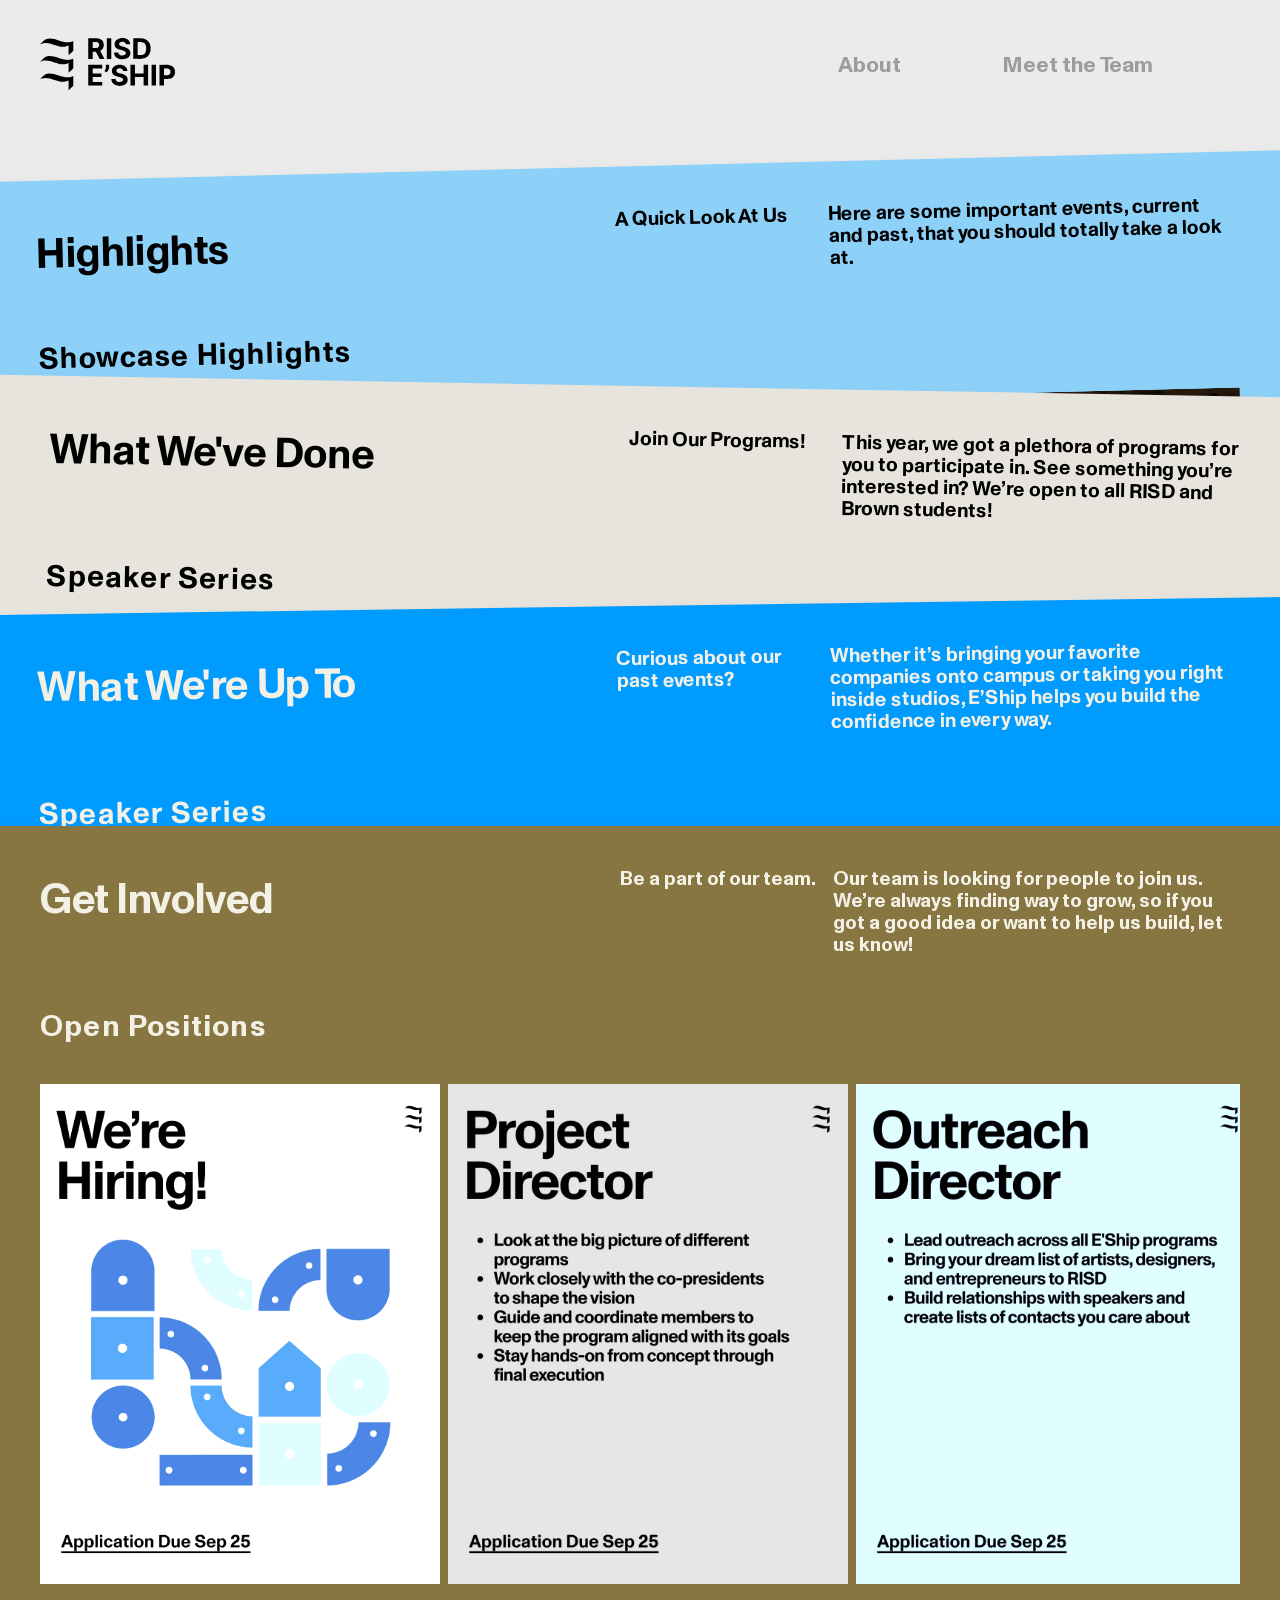
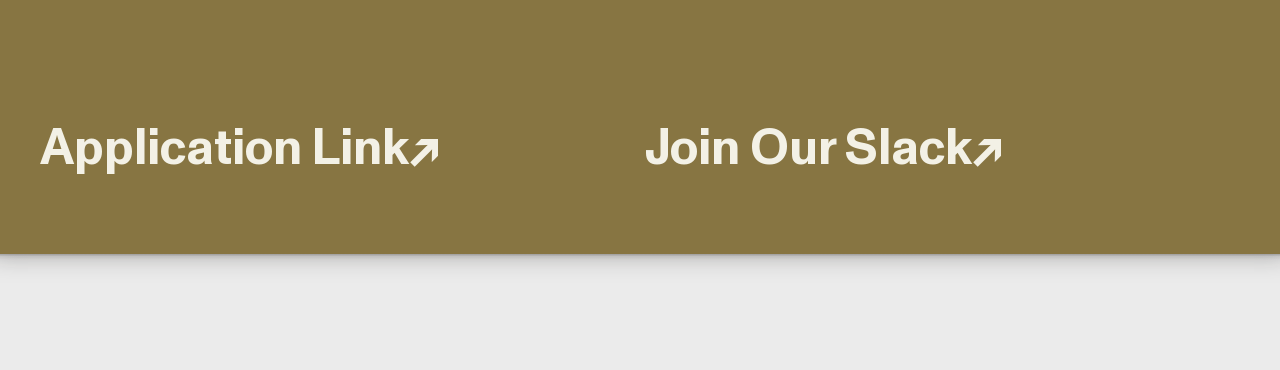
==== index.html @ baef517d "First Publish first time committing website to github" ====
<!DOCTYPE html>

<html lang="en">

<head>
  <meta charset="UTF-8">
  <meta name="viewport" content="width=device-width, initial-scale=1.0">

  <title>welcome to E'ship's home! -- learn more about us here</title>

  <link rel="stylesheet" href="style.css">
  <link rel="icon" type="image/png" href="favicon.png">

</head>


<body>


<!-- ==========================================
     HEADER
========================================== -->
<header>
  <div class="logo" aria-label="Eship">
    <svg
      id="Layer_1"
      data-name="Layer 1"
      xmlns="http://www.w3.org/2000/svg"
      viewBox="0 0 612.11 235.53"
    >
      <path d="M292.39,94.69h-21.99l-17.64-32.8h-14.02v32.07c0,.05-.67.72-.72.72h-19.57V1.12c12.48.54,25.55-.72,37.96-.02,7.77.44,16.04,2.34,22.2,7.27,13.72,10.97,14.08,35.47.26,46.54-1.37,1.09-5.78,3.01-5.8,4.32l19.33,35.46ZM238.74,45.5h16.67c2.79,0,7.72-2.24,9.68-4.33,4.19-4.47,4.03-14.25-.04-18.8-1.3-1.45-6.89-4.37-8.67-4.37h-17.64v27.49Z"/>
      <path d="M422.39,94.69V1.12c11.09.41,22.56-.54,33.61-.02,15.1.72,29.05,5.31,37.64,18.39,11.32,17.25,10.31,47.06-4.05,62.43-17.17,18.38-44.76,11.43-67.19,12.77ZM442.21,77.33h18.12c3.02,0,9.85-3.11,12.28-5.1,9.78-7.98,10.3-29.67,5.77-40.41-6.22-14.74-22.69-13.36-36.18-13.33v58.84Z"/>
      <path d="M430.12,160.29h39.15v-37.86c0-.05.67-.72.72-.72h18.85c.05,0,.72.67.72.72v92.85h-20.3v-38.1h-39.15v38.1h-20.3v-93.57h19.57c.05,0,.72.67.72.72v37.86Z"/>
      <path d="M395.81,149.2h-19.33c-.04-14.58-28.44-15.7-30.33-2.53-1.61,11.19,17.51,12.66,25.03,14.83,16.18,4.67,29.38,14.21,25.47,33.16-5.64,27.36-55.42,28.76-68.69,8.53-3.52-5.37-4.66-11.01-5.12-17.32h19.81c.06,5.49,3.07,9.81,8.04,11.99,9.41,4.13,27.97,2.16,25.76-11.72-.73-4.59-9.09-7.19-12.92-8.33-14.06-4.2-34.27-5.86-37.67-23.66-7.9-41.37,70.23-45.97,69.95-4.93Z"/>
      <path d="M389.29,28.61c-1.1-2.17-1.22-4.62-2.93-6.72-6.63-8.19-29.94-6.64-27.73,7.42,1.28,8.11,20.02,10.15,26.55,12.09,11.27,3.35,22.56,10,24.03,22.8,3.24,28.22-27.34,35.67-49.47,30.56-14.62-3.37-24.65-14.07-24.34-29.49h19.33c1.05,12.07,13.46,15.6,23.81,13.39,8.78-1.87,15.4-11.9,6.49-17.83-13.39-8.9-44.69-5.08-47.16-28.66-4.03-38.52,60.59-42.67,69.29-11.27.31,1.11,1.93,7.71.49,7.71h-18.36Z"/>
      <path d="M281.76,138.58h-43.01v21.7h39.63v16.88h-39.63v21.7h43.01v16.4h-63.31v-93.57h62.59c.05,0,.72.67.72.72v16.16Z"/>
      <path d="M561.58,185.37v29.9h-20.3v-93.57c14.03.91,29.9-1.46,43.68.54,35.97,5.21,36.12,56.96.9,62.52-7.82,1.24-16.36.29-24.28.61ZM578.73,138.58c-5.19-.7-11.8.52-17.16,0v30.39h16.19c.5,0,4.18-1.07,4.92-1.36,12.8-4.95,10.97-27.03-3.96-29.03Z"/>
      <path d="M150.78,13.18v44.13c-6.17,5.48-11.69,11.95-17.94,17.31-.89.76-2.18,2.01-3.33,2.23v-43.41c-4.46,1.81-8.85,4-13.61,4.99C77.78,46.31,41.44,9.9,3.68,26.74c-1.04.46-4.77,3.47-3.21.65C10.31,19.59,16.98,8.68,29.38,4.64c37.45-12.21,74.42,24.81,112.34,12.28,3.1-1.03,5.96-2.75,9.06-3.74Z"/>
      <path d="M150.78,171.87v44.13c-6.2,5.28-12.17,12.82-18.36,17.85-.8.65-1.84,1.62-2.91,1.68v-43.41c-2.21.53-4.05,1.98-6.16,2.78-39.83,15.22-78.82-26.91-119.02-9.77-.36.16-5.44,3.59-3.96,1.36,1.17-1.75,17.69-17.49,19.74-18.88,34.06-23.18,81.77,20.2,119.78,8.61,3.8-1.16,7.12-3.35,10.87-4.35Z"/>
      <path d="M150.78,92.76v44.13c-5.84,5.31-11.48,11.76-17.39,16.89-1.03.89-2.58,2.25-3.87,2.65v-43.41c-2.69,1.03-5.23,2.45-7.97,3.38-37.61,12.91-73.96-23.55-111.51-12.41-3.5,1.04-6.63,2.97-10.04,4.2,5.9-5.55,11.98-12.71,18.11-17.85,26.53-22.25,70.77,5.72,100.06,8.69,11.75,1.19,22.14-1.03,32.62-6.26Z"/>
      <path d="M302.54,94.69V1.12h19.57c.05,0,.72.67.72.72v92.12c0,.05-.67.72-.72.72h-19.57Z"/>
      <path d="M525.33,121.7v93.57h-19.81v-92.85c0-.05.67-.72.72-.72h19.09Z"/>
      <path d="M313.17,134.48c-.78,7.33-6.27,16.25-11.91,20.91l-8.9-5.03c1.51-3.26,3.54-6.41,4.6-9.88.3-.98,1.23-4.3,1.23-5.04v-13.75h14.26c.05,0,.72.67.72.72,0,3.74.38,8.48,0,12.06Z"/>
    </svg>
  </div>

  <a class="about-btn" href="about.html">About</a>
  <a class="team-btn" href="team.html">Meet the Team</a>

</header>



<div class="skyline"></div>



<!-- ==========================================
     MAIN
========================================== -->
<main>
  <div class="stack" id="stack">

    <!-- ========================================
         1 — HIGHLIGHTS
    ========================================= -->
    <article class="card c-pink" id="about-card" data-card>
      <div class="card-head">
        <div class="title-wrap">
          <h2 class="card-title">Highlights</h2>
        </div>
        <div class="card-date">
          A Quick Look At Us
        </div>
        <div class="card-head-right">
          Here are some important events, current and past,
          that you should totally take a look at.
        </div>
      </div>


      <div class="card-body">
        <div class="card-carousels">

          <!-- SECTION 1 -->
          <div
            class="carousel"
            data-carousel
            data-section="1"
            data-slides="5"
          >
            <div class="carousel-label">
              Showcase Highlights
            </div>
            <div class="carousel-viewport">
              <div class="carousel-track"></div>
            </div>
          </div>


          <!-- SECTION 2 -->
          <div
            class="carousel"
            data-carousel
            data-section="2"
            data-slides="3"
          >
            <div class="carousel-label">
              Upcoming Events
            </div>
            <div class="carousel-viewport">
              <div class="carousel-track"></div>
            </div>
          </div>
        </div>
    </article>



    <!-- ========================================
         2 — WHAT WE'VE DONE
    ========================================= -->
    <article class="card c-gray" data-card>
      <div class="card-head">
        <div class="title-wrap">
          <h2 class="card-title">What We've Done</h2>
        </div>
        <div class="card-date">
          Join Our Programs!
        </div>
        <div class="card-head-right">
          This year, we got a plethora of programs for you to
          participate in. See something you’re interested in?
          We’re open to all RISD and Brown students!
        </div>
      </div>

      <div class="card-body">
        <div class="card-carousels">

          <!-- SECTION 3 -->
          <div
            class="carousel"
            data-carousel
            data-section="3"
            data-slides="7"
          >
            <div class="carousel-label">
              Speaker Series
            </div>
            <div class="carousel-viewport">
              <div class="carousel-track"></div>
            </div>
          </div>

          <!-- SECTION 4 -->
          <div
            class="carousel"
            data-carousel
            data-section="4"
            data-slides="5"
          >
            <div class="carousel-label">
              NYC Immersion
            </div>
            <div class="carousel-viewport">
              <div class="carousel-track"></div>
            </div>
          </div>

          <!-- SECTION 5 -->
          <div
            class="carousel"
            data-carousel
            data-section="5"
            data-slides="7"
          >
            <div class="carousel-label">
              Founder's Sandbox
            </div>
            <div class="carousel-viewport">
              <div class="carousel-track"></div>
            </div>
          </div>

          <!-- SECTION 6 -->
          <div
            class="carousel"
            data-carousel
            data-section="6"
            data-slides="8"
          >
            <div class="carousel-label">
              Spark Space
            </div>
            <div class="card-body-inner">
              <div>
                <p>
                  SparkSpace was an incubator program that fostered
                  entrepreneurial thinking across the RISD community
                  through workshops, lectures, grants, and mentorship.
                  While it's no longer running, the spirit carries
                  forward through our current programs.
                </p>
              </div>
            </div>
            <div class="carousel-viewport">
              <div class="carousel-track"></div>
            </div>
          </div>



          <!-- SECTION 7 -->
          <div
            class="carousel"
            data-carousel
            data-section="7"
            data-slides="5"
          >
            <div class="carousel-label">
              Others
            </div>
            <div class="carousel-viewport">
              <div class="carousel-track"></div>
            </div>
          </div>
        </div>
      </div>
    </article>



    <!-- ========================================
         3 — WHAT WE'RE UP TO
    ========================================= -->

    <article class="card c-terracotta" data-card>
      <div class="card-head">
        <div class="title-wrap">
          <h2 class="card-title">What We're Up To</h2>
        </div>
        <div class="card-date">
          Curious about our<br>past events?
        </div>
        <div class="card-head-right">
          Whether it’s bringing your favorite companies onto campus
          or taking you right inside studios, E’Ship helps you build
          the confidence in every way.
        </div>
      </div>

      <div class="card-body">
        <div class="card-carousels">

          <!-- SECTION 8 -->
          <div
            class="carousel"
            data-carousel
            data-section="8"
            data-slides="1"
          >
            <div class="carousel-label">
              Speaker Series
            </div>
            <div class="card-body-inner">
              <div>
                <p>
                  &emsp;Speaker Series is your chance to hear directly
                  from the people who inspire you.
                </p>
                <p>
                  &emsp;We bring in artists, designers, founders, and
                  creative leaders who’ve navigated the paths you’re
                  curious about. Every session closes with a small-group
                  roundtable session where you get to ask the questions
                  you’d never raise in a crowded room.
                </p>
              </div>
            </div>
            <div class="carousel-viewport">
              <div class="carousel-track"></div>
            </div>
          </div>


          <!-- SECTION 9 -->
          <div
            class="carousel"
            data-carousel
            data-section="9"
            data-slides="1"
          >
            <div class="carousel-label">
              NYC Immersion
            </div>
            <div class="card-body-inner">
              <div>
                <p>
                  &emsp;NYC Immersion is your chance to step inside the
                  spaces you've dreamed about being in.
                </p>
                <p>
                  &emsp;We take you into the studios and spaces behind the
                  work that inspires you. Learn directly from the
                  leaders who built them, and see firsthand what goes
                  into the craft.
                </p>
                <p>
                  &emsp;Last year, we visited Pentagram and Bloomingdale's,
                  where we had the opportunity to learn about the
                  structure and creative processes of these renowned
                  design houses. Students also gained valuable insight
                  into early career opportunities available to them.
                </p>
              </div>
            </div>

            <div class="carousel-viewport">
              <div class="carousel-track"></div>
            </div>
          </div>


          <!-- SECTION 10 -->
          <div
            class="carousel"
            data-carousel
            data-section="10"
            data-slides="1"
          >
            <div class="carousel-label">
              Founder's Sandbox
            </div>
            <div class="card-body-inner">
              <div>
                <p>
                  &emsp;Founder's Sandbox is our annual signature event,
                  bringing panels and conversations together to build
                  community and opportunity.
                </p>
                <p>
                  &emsp;Co-hosted with the Office of Alumni + Family
                  Relations, the Career Center, and Institutional
                  Advancement, Founder's Sandbox brings together alumni,
                  industry professionals, and the RISD community for a
                  full day of learning, dialogue, and networking.
                  Multiple panels and conversations run throughout the
                  day, with makeathons and showcases as chances for
                  students to<br> actively participate.
                </p>
              </div>
            </div>

            <div class="carousel-viewport">
              <div class="carousel-track"></div>
            </div>

          </div>


          <!-- SECTION 11 -->
          <div
            class="carousel"
            data-carousel
            data-section="11"
            data-slides="1"
          >
            <div class="carousel-label">
              Founder's Chat
            </div>
            <div class="card-body-inner">
              <div>
                <p>
                  &emsp;Founder's Chat is an easy way to connect with like-minded people at RISD. 
                </p>
                <p>
                  &emsp;Founder's Chat connects you with fellow RISD students working on their own initiatives, curious about entrepreneurship, or simply looking to build conversations on campus.
                </p>
              </div>
            </div>

            <div class="carousel-viewport">
              <div class="carousel-track"></div>
            </div>
          </div>


          <!-- SECTION 12 -->
          <div
            class="carousel"
            data-carousel
            data-section="12"
            data-slides="1"
          >
            <div class="carousel-label">
              Spotlight
            </div>
            <div class="card-body-inner">
              <div>
                <p>
                  &emsp;Instagram Spotlight Series is your window into the driven voices on campus and a way to make your own work known. 
                </p>
                <p>
                  &emsp;Instagram Spotlight Series is your window into the driven voices on campus and a way to make your own work known. 
                </p>
              </div>
            </div>
            <div class="carousel-viewport">
              <div class="carousel-track"></div>
            </div>
          </div>
        </div>
      </div>
    </article>



    <!-- ========================================
         4 — GET INVOLVED
    ========================================= -->
    <article
      class="card c-olive open"
      data-card
      data-always-open
    >
      <div class="card-head">
        <div class="title-wrap">
          <h2 class="card-title">Get Involved</h2>
        </div>
        <div class="card-date">
          Be a part of our team.
        </div>
        <div class="card-head-right">
          Our team is looking for people to join us.
          We’re always finding way to grow, so if you got a good
          idea or want to help us build, let us know!
        </div>
      </div>

      <div class="card-body">
        <div class="card-carousels">

          <!-- SECTION 13 -->
          <div
            class="carousel"
            data-carousel
            data-section="13"
            data-slides="7"
          >
            <div class="carousel-label">
              Open Positions
            </div>
            <div class="carousel-viewport">
              <div class="carousel-track"></div>
            </div>
          </div>
        </div>

        <div class="get-involved-links">
          <a
            href="https://docs.google.com/forms/d/e/1FAIpQLSeB1SAo5pAbo5S7BhZVT7Ze-IQRe6nY54i3H9lbehoM3DocEg/viewform?usp=send_form"
            target="_blank"
            class="involved-link"
          >
            Application Link
          </a>

          <a
            href="https://join.slack.com/t/eship26-27/shared_invite/zt-49p104alc-te3NiBXRZK9tQGqS_CBzWQ"
            target="_blank"
            class="involved-link"
          >
            Join Our Slack
          </a>

        </div>
      </div>
    </article>

    <div
      class="stack-cap"
      aria-hidden="true"
    ></div>
  </div>
</main>

<script src="script.js"></script>

</body>
</html>
---- style.css ----
/* ==========================================
   FONTS
========================================== */

@font-face{
  font-family:'Monument Grotesk';
  src:url('fonts/MonumentGrotesk-Regular.ttf') format('truetype');
  font-weight:400;
  font-style:normal;
  font-display:swap;
}

@font-face{
  font-family:'Monument Grotesk';
  src:url('fonts/MonumentGrotesk-Medium.ttf') format('truetype');
  font-weight:500;
  font-style:normal;
  font-display:swap;
}

@font-face{
  font-family:'Monument Grotesk';
  src:url('fonts/MonumentGrotesk-Bold.ttf') format('truetype');
  font-weight:600;
  font-style:normal;
  font-display:swap;
}


/* ==========================================
   COLORS
========================================== */

:root{
  --pink:#8dd1f9;
  --gray:#e7e4dd;
  --terracotta:#009BFF;
  --olive:#877542;

  --paper:#ebebeb;
  --ink:#1c1a15;
  --ink-soft:#4a463d;
  --line:rgba(28,26,21,0.14);
}


/* ==========================================
   BASE
========================================== */

*{
  box-sizing:border-box;
}

html{
  scroll-behavior:smooth;
}

body{
  margin:0;
  background:var(--paper);
  color:var(--ink);
  font-family:'Monument Grotesk', sans-serif;
  -webkit-font-smoothing:antialiased;
}

a{
  color:inherit;
}


/* ==========================================
   HEADER
========================================== */

header{
  display:grid;

  grid-template-columns:
    1fr
    0.2fr
    0.3fr;

  align-items:start;

  padding:38px 40px 6px;
  gap:5px;

  flex-wrap:wrap;

  background:var(--paper);

  position:relative;
  z-index:200;
}


/* ---------- Logo ---------- */

.logo{
  display:flex;
  align-items:center;
  gap:2px;
}

.logo svg{
  height:52px;
  width:auto;
  display:block;
}


/* ---------- About button ---------- */

.about-btn{
  display:inline-block;

  font-family:'Monument Grotesk', sans-serif;
  font-size:22px;
  font-weight:600;
  line-height:1.5;

  text-decoration:none;

  color:#9C9C9C;

  cursor:pointer;
  align-self:flex-start;

  transition:
    transform .25s cubic-bezier(.4,0,.2,1),
    background .25s ease,
    color .25s ease;
}

.about-btn:hover{
  transform:translateY(-2px);
  color:var(--ink);
}

.about-btn:active{
  transform:translateY(0);
}

/* ---------- Team button ---------- */

.team-btn{
  display:inline-block;

  font-family:'Monument Grotesk', sans-serif;
  font-size:22px;
  font-weight:600;
  line-height:1.5;

  text-decoration:none;

  color:#9C9C9C;

  cursor:pointer;
  align-self:flex-start;

  transition:
    transform .25s cubic-bezier(.4,0,.2,1),
    background .25s ease,
    color .25s ease;
}

.team-btn:hover{
  transform:translateY(-2px);
  color:var(--ink);
}

.team-btn:active{
  transform:translateY(0);
}


/* ==========================================
   MAIN / CARD STACK
========================================== */

main{
  position:relative;

  padding:70px 20px 60px;

  width:100%;
  overflow-x:clip;
}

.stack{
  display:flex;
  flex-direction:column;
  align-items:stretch;
}


/* ==========================================
   CARDS
========================================== */

.card{
  position:relative;

  width:calc(100% + 80px);
  margin-left:-40px;

  background:var(--c-bg);

  cursor:pointer;

  box-shadow:
    0 1px 1px rgba(0,0,0,.06),
    0 10px 24px -10px rgba(20,18,14,.35),
    0 2px 0 rgba(0,0,0,.05);

  transform:
    rotate(var(--tilt))
    translateX(var(--shift));

  transform-origin:center top;

  transition:
    transform .4s cubic-bezier(.4,0,.2,1),
    box-shadow .4s ease,
    margin-top .4s cubic-bezier(.4,0,.2,1),
    z-index 0s;
}


/* ---------- Card top edge ---------- */

.card::before{
  content:"";

  position:absolute;
  top:0;
  left:0;
  right:0;

  height:6px;

  pointer-events:none;
}


/* ---------- Individual card positions ---------- */

.card:nth-child(1){
  --tilt:-1.4deg;
  --shift:-6px;
  z-index:4;
}

.card:nth-child(2){
  --tilt:1deg;
  --shift:10px;
  z-index:5;
}

.card:nth-child(3){
  --tilt:-0.8deg;
  --shift:-4px;
  z-index:6;
}

.card:nth-child(4){
  --tilt:1.3deg;
  --shift:8px;
  z-index:7;
}


/* ---------- Hover / open ---------- */

.card:hover{
  transform:
    rotate(calc(var(--tilt) * .4))
    translateX(0)
    translateY(-4px);
}

.card.open{
  height:auto;
  overflow:visible;

  transform:
    rotate(0deg)
    translateX(0);

  z-index:50 !important;
}

.card.open:hover{
  transform:
    rotate(0deg)
    translateX(0);
}


/* ---------- Closed cards ---------- */

.card:not(.open){
  height:300px;
  overflow:hidden;
}


/* ---------- Always-open final card ---------- */

.card[data-always-open]{
  height:auto;
  overflow:visible;
}


/* ==========================================
   CARD HEADER
========================================== */

.card-head{
  display:grid;

  grid-template-columns:
    1.4fr
    .5fr
    1fr;

  gap:10px;

  align-items:start;

  padding:32px 60px 20px;
}


.title-wrap{
  display:flex;
  flex-direction:column;
  gap:8px;
}


.card-title{
  margin:0;

  font-family:'Monument Grotesk', sans-serif;
  font-weight:700;

  font-size:clamp(30px,3.4vw,42px);
  line-height:1.05;

  letter-spacing:-.01em;

  color:var(--c-fg);
}


.card-date{
  font-family:'Monument Grotesk', sans-serif;

  font-size:20px;
  font-weight:600;
  line-height:1.1;

  color:var(--c-fg);
}


.card-head-right{
  font-size:20px;
  font-weight:600;
  line-height:1.1;

  color:var(--c-fg);
}


/* ==========================================
   CARD BODY
========================================== */

.card-body-inner{
  gap:10px;
  color:var(--c-fg);
}

.card-body-inner p{
  margin:0 0 10px;

  max-width:100ch;

  font-size:30px;
  font-weight:600;
  line-height:1.1;

  color:var(--c-fg);
}

.card-body-inner p:last-child{
  margin-bottom:40px;
}


/* ==========================================
   CAROUSELS
========================================== */

.card-carousels{
  display:flex;
  flex-direction:column;

  gap:36px;

  padding:4px 60px 50px;
}


.carousel{
  max-width:100%;
}


.carousel-label{
  margin-bottom:30px;

  font-family:'Monument Grotesk', sans-serif;

  font-size:30px;
  font-weight:600;

  letter-spacing:.04em;

  color:var(--c-fg);
}


/* ---------- Viewport ---------- */

.carousel-viewport{
  position:relative;

  height:500px;

  overflow-x:auto;
  overflow-y:hidden;

  -webkit-overflow-scrolling:touch;
  scrollbar-width:none;

  cursor:grab;
  user-select:none;
}

.carousel-viewport::-webkit-scrollbar{
  display:none;
}

.carousel-viewport.dragging{
  cursor:grabbing;
}


/* ---------- Track ---------- */

.carousel-track{
  display:flex;

  gap:8px;

  height:100%;
}


/* ---------- Slides ---------- */

.carousel-slide{
  flex:0 0 auto;

  height:100%;

  overflow:hidden;

  display:flex;
  align-items:center;
  justify-content:center;

  background:var(--c-bg);
}


/* ---------- Real images ---------- */

.carousel-slide img{
  height:100%;
  width:auto;

  display:block;

  object-fit:cover;

  pointer-events:none;
}


/* ---------- Coming Soon placeholder ---------- */

.carousel-slide img.placeholder-image{
  width:60%;
  height:60%;

  object-fit:contain;
}


/* ---------- Slight image variation ---------- */

.carousel-slide:nth-child(1n){
  filter:brightness(1.08);
}

.carousel-slide:nth-child(2n){
  filter:brightness(.9);
}

.carousel-slide:nth-child(3n){
  filter:brightness(1.08);
}


/* ---------- Get Involved Links ---------- */

.get-involved-links{
  display:grid;
  grid-template-columns:1fr 1fr;
  gap:10px;

  padding:60px;
  padding-top:20px;
}

.involved-link{
  display:flex;
  align-items:center;
  justify-content:flex-start;

  padding:0px 0px;

  font-family:'Monument Grotesk', sans-serif;
  font-size:50px;
  font-weight:600;

  color:#f3f1e6;
  text-decoration:none;

  transition:
    background .2s ease,
    color .2s ease;
}

.involved-link::after{
  content:"↗";
}

.involved-link:hover{
  color:#909090;
}


/* ==========================================
   CARD COLORS
========================================== */

.c-pink{
  --c-bg:var(--pink);
  --c-fg:#000000;
  --c-fg-soft:#7a3549;
}

.c-gray{
  --c-bg:var(--gray);
  --c-fg:#000000;
  --c-fg-soft:#5c574a;
}

.c-terracotta{
  --c-bg:var(--terracotta);
  --c-fg:#f3f1e6;
  --c-fg-soft:#3b1c10;
}

.c-terracotta .carousel-slide img.placeholder-image{
  filter: invert(1);
}

.c-olive{
  --c-bg:var(--olive);
  --c-fg:#f3f1e6;
  --c-fg-soft:#d8d4bf;
}

.c-olive .carousel-slide img.placeholder-image{
  filter: invert(1);
}


/* ==========================================
   STACK CAP
========================================== */

.stack-cap{
  position:relative;

  width:calc(100% + 80px);
  margin-left:-40px;

  height:56px;

  background:var(--paper);

  transition:
    margin-top .4s cubic-bezier(.4,0,.2,1);

  z-index:11;
}

.stack-cap::before{
  content:"";

  position:absolute;
  top:0;
  left:0;
  right:0;

  height:6px;

  background:
    linear-gradient(
      180deg,
      rgba(0,0,0,.08),
      transparent
    );

  pointer-events:none;
}




/* ==========================================
   MOBILE
========================================== */

@media (max-width:760px){

  header{
    padding:26px 20px 20px;
  }


  main{
    padding:50px 0;
  }


  /* ---------- Cards ---------- */

  .card{
    width:calc(100% + 60px);
    margin-left:-30px;

    --shift:0px;
  }

  .card:not(.open){
    height:200px;
  }


  .card-head{
    grid-template-columns:1fr;

    padding:18px 44px 50px;

    gap:30px;
  }


  /* ---------- Carousel ---------- */

  .card-carousels{
    padding:4px 44px 20px;

    gap:26px;
  }

  .carousel{
    max-width:100%;
  }

  .carousel-viewport{
    height:300px;
  }

.carousel-label{
  margin-bottom:30px;

  font-family:'Monument Grotesk', sans-serif;

  font-size:20px;
  font-weight:600;

  letter-spacing:.04em;

  color:var(--c-fg);
}

  .carousel-slide img{
  height:100%;
  width:auto;

  display:block;

  object-fit:cover;

  pointer-events:none;
}

.get-involved-links{
  display:grid;
  grid-template-columns:1fr 1fr;
  gap:10px;

  padding:60px;
  padding-top:20px;
}

.involved-link{
  display:flex;
  align-items:center;
  justify-content:flex-start;

  padding:0px 0px;

  font-family:'Monument Grotesk', sans-serif;
  font-size:20px;
  font-weight:600;
}



  /* ---------- Stack cap ---------- */

  .stack-cap{
    width:calc(100% + 60px);
    margin-left:-30px;

    height:40px;
  }
}
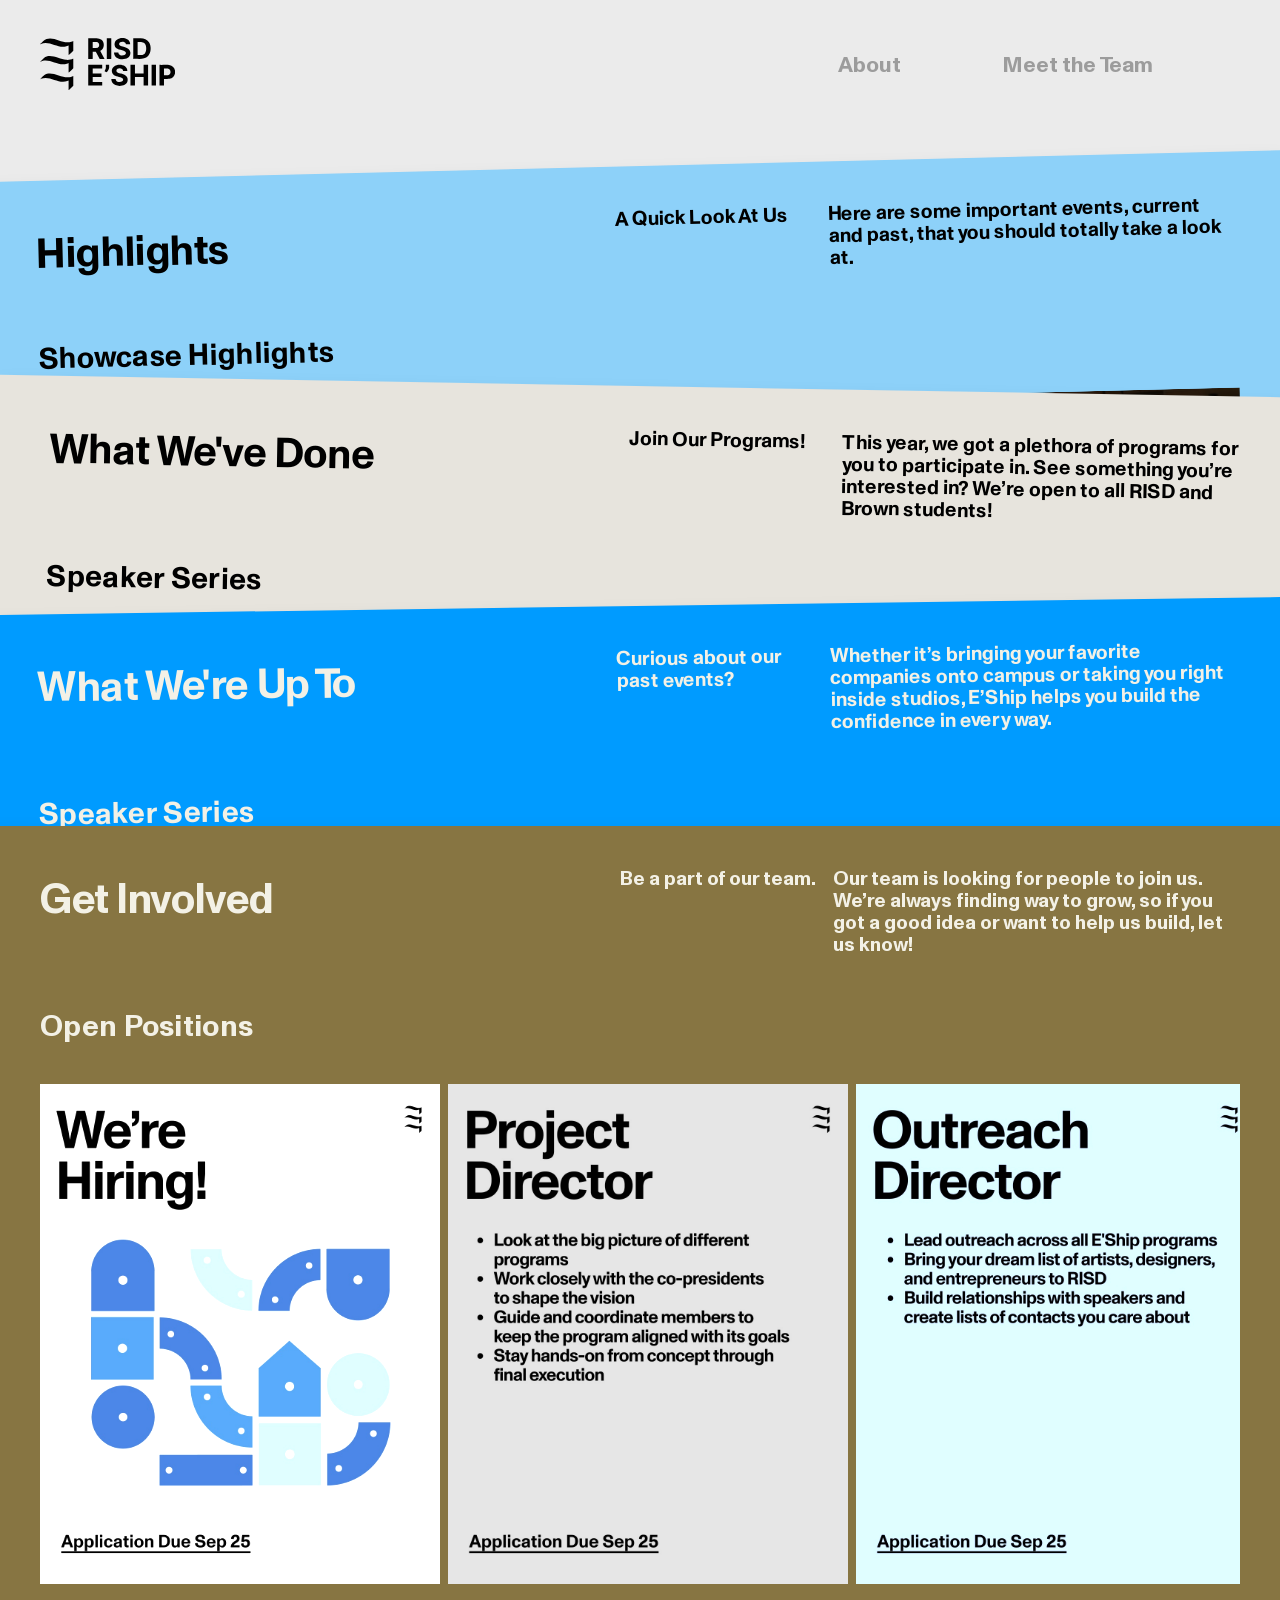
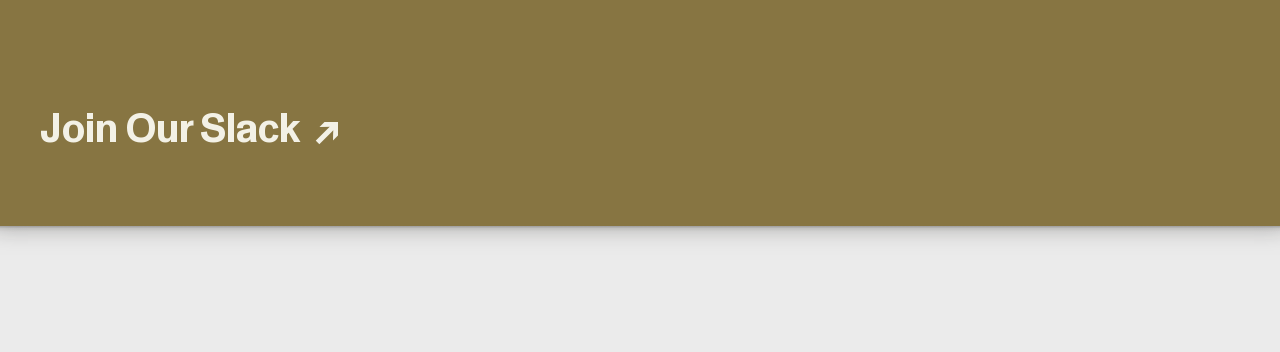
==== commit fdf33c3e: "Edit 1" ====
--- a/index.html
+++ b/index.html
@@ -266,11 +266,11 @@
             <div class="card-body-inner">
               <div>
                 <p>
-                  &emsp;Speaker Series is your chance to hear directly
+                  Speaker Series is your chance to hear directly
                   from the people who inspire you.
                 </p>
                 <p>
-                  &emsp;We bring in artists, designers, founders, and
+                  We bring in artists, designers, founders, and
                   creative leaders who’ve navigated the paths you’re
                   curious about. Every session closes with a small-group
                   roundtable session where you get to ask the questions
@@ -297,17 +297,17 @@
             <div class="card-body-inner">
               <div>
                 <p>
-                  &emsp;NYC Immersion is your chance to step inside the
+                  NYC Immersion is your chance to step inside the
                   spaces you've dreamed about being in.
                 </p>
                 <p>
-                  &emsp;We take you into the studios and spaces behind the
+                  We take you into the studios and spaces behind the
                   work that inspires you. Learn directly from the
                   leaders who built them, and see firsthand what goes
                   into the craft.
                 </p>
                 <p>
-                  &emsp;Last year, we visited Pentagram and Bloomingdale's,
+                  Last year, we visited Pentagram and Bloomingdale's,
                   where we had the opportunity to learn about the
                   structure and creative processes of these renowned
                   design houses. Students also gained valuable insight
@@ -335,19 +335,19 @@
             <div class="card-body-inner">
               <div>
                 <p>
-                  &emsp;Founder's Sandbox is our annual signature event,
+                  Founder's Sandbox is our annual signature event,
                   bringing panels and conversations together to build
                   community and opportunity.
                 </p>
                 <p>
-                  &emsp;Co-hosted with the Office of Alumni + Family
+                  Co-hosted with the Office of Alumni + Family
                   Relations, the Career Center, and Institutional
                   Advancement, Founder's Sandbox brings together alumni,
                   industry professionals, and the RISD community for a
                   full day of learning, dialogue, and networking.
                   Multiple panels and conversations run throughout the
                   day, with makeathons and showcases as chances for
-                  students to<br> actively participate.
+                  students to actively participate.
                 </p>
               </div>
             </div>
@@ -372,11 +372,10 @@
             <div class="card-body-inner">
               <div>
                 <p>
-                  &emsp;Founder's Chat is an easy way to connect with like-minded people at RISD. -
-                </p>
-                <p>
-                  &emsp;Founder's Chat connects you with fellow RISD students working on their own initiatives, curious about entrepreneurship, or simply looking to build conversations on campus.
+                  Founder's Chat is an easy way to connect with like-minded people at RISD.
+                </p>
+                <p>
+                  Founder's Chat connects you with fellow RISD students working on their own initiatives, curious about entrepreneurship, or simply looking to build conversations on campus.
                 </p>
               </div>
             </div>
@@ -400,12 +399,7 @@
             <div class="card-body-inner">
               <div>
                 <p>
-                  &emsp;Instagram Spotlight Series is your window into the driven voices on campus and a way to make your own work known. -
-                </p>
-                <p>
-                  &emsp;Instagram Spotlight Series is your window into the driven voices on campus and a way to make your own work known. -
+                  Instagram Spotlight Series is your window into the driven voices on campus and a way to make your own work known.
                 </p>
               </div>
             </div>
@@ -461,20 +455,13 @@
         </div>
 
         <div class="get-involved-links">
-          <a
-            href="https://docs.google.com/forms/d/e/1FAIpQLSeB1SAo5pAbo5S7BhZVT7Ze-IQRe6nY54i3H9lbehoM3DocEg/viewform?usp=send_form"
-            target="_blank"
-            class="involved-link"
-          >
-            Application Link
-          </a>
 
           <a
             href="https://join.slack.com/t/eship26-27/shared_invite/zt-49p104alc-te3NiBXRZK9tQGqS_CBzWQ"
             target="_blank"
             class="involved-link"
           >
-            Join Our Slack
+            Join Our Slack &nbsp
           </a>
 
         </div>
--- a/style.css
+++ b/style.css
@@ -429,7 +429,7 @@
   font-size:30px;
   font-weight:600;
 
-  letter-spacing:.04em;
+  letter-spacing:.01em;
 
   color:var(--c-fg);
 }
@@ -547,7 +547,7 @@
   padding:0px 0px;
 
   font-family:'Monument Grotesk', sans-serif;
-  font-size:50px;
+  font-size:40px;
   font-weight:600;
 
   color:#f3f1e6;
